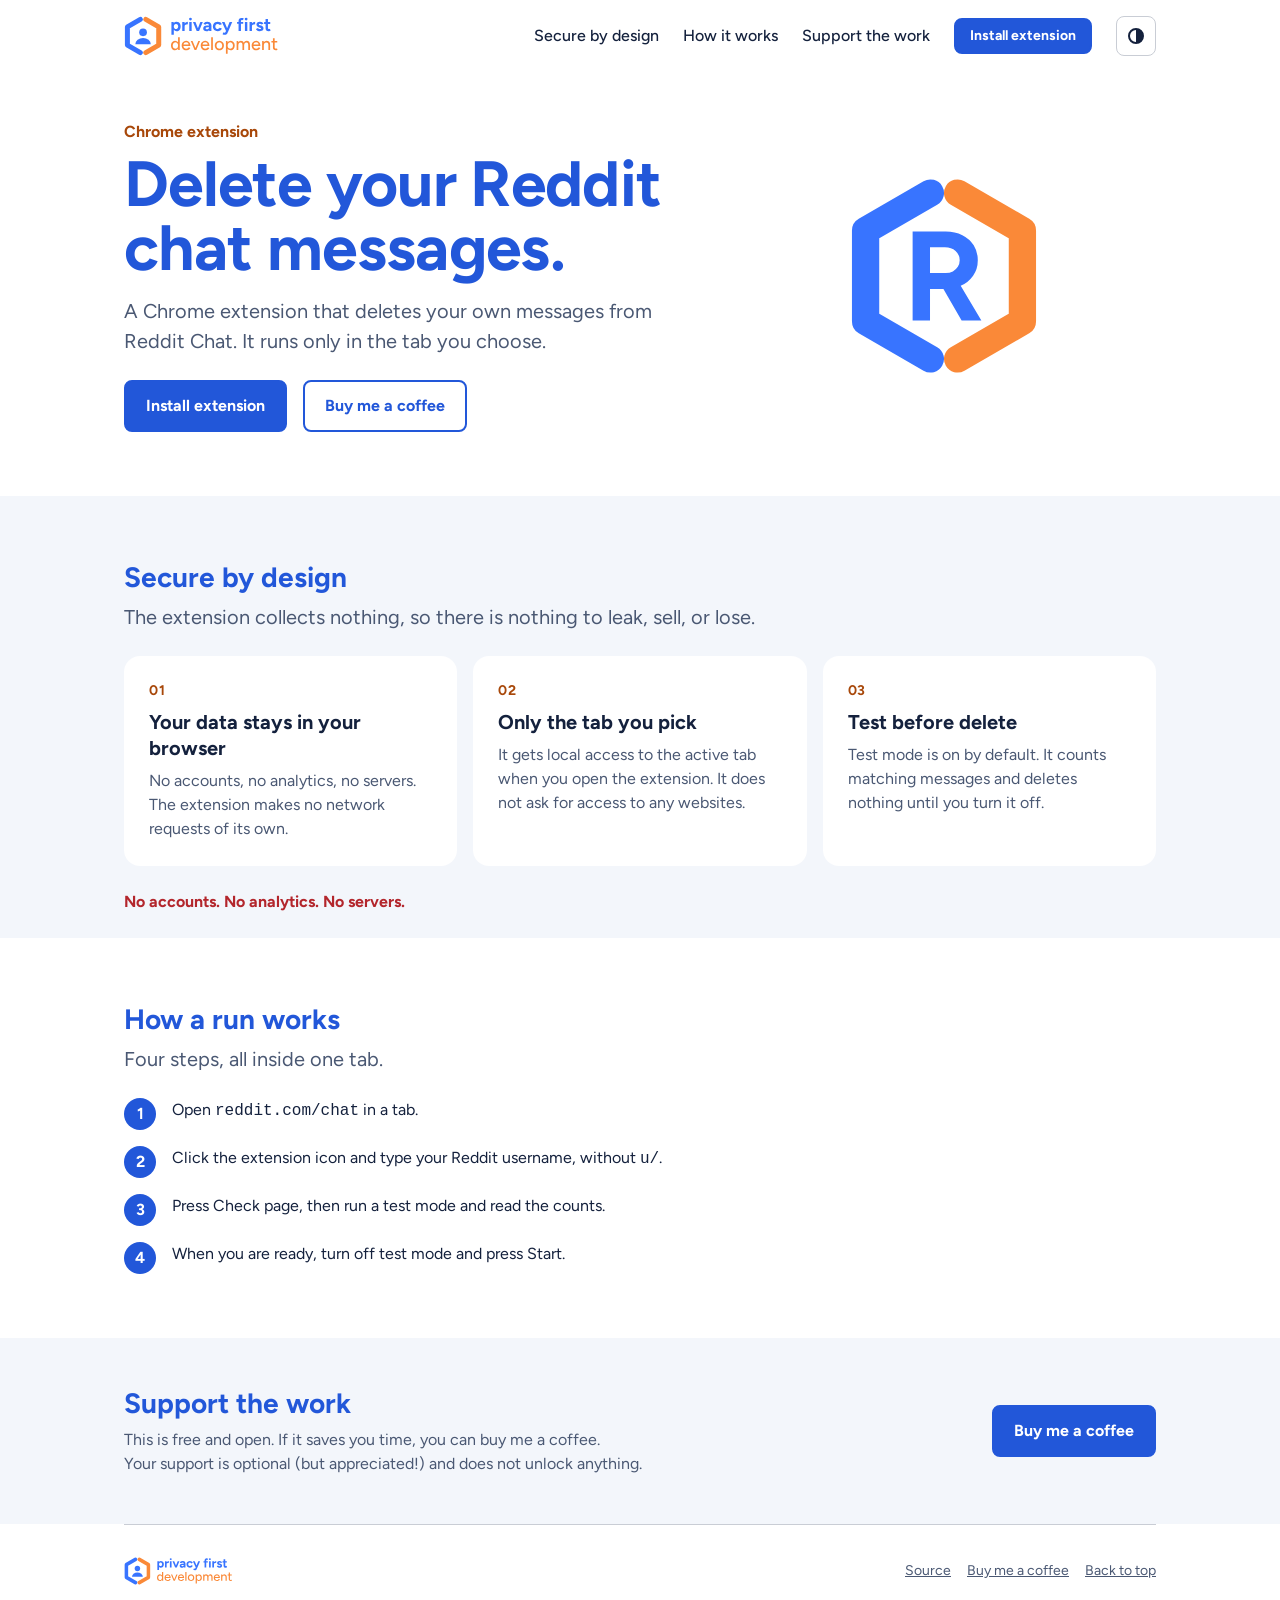
==== index.html @ 98c7afca "[fix] copy" ====
<!doctype html>
<html lang="en">
<head>
<meta charset="utf-8">
<meta name="viewport" content="width=device-width, initial-scale=1, viewport-fit=cover">
<title>Chat Message Cleanup · privacy first development</title>
<meta name="description" content="A Chrome extension that deletes your own messages from Reddit Chat. It runs in the tab you choose and counts before it deletes.">
<link rel="icon" href="assets/icons/chrome-icon-r.svg" type="image/svg+xml">
<link rel="icon" href="assets/icons/chrome-icon-r-32.png" sizes="32x32" type="image/png">
<link rel="stylesheet" href="assets/fonts/figtree.css">
<style>
:root{
  --surface-100:#FFFFFF;--surface-200:#F3F6FB;--ink:#14213D;--ink-muted:#4A5873;
  --brand-blue:#2257D9;--brand-orange:#A8480A;--on-blue:#FFFFFF;
  --success:#1F6F3A;--danger:#B3262C;--on-danger:#FFFFFF;
  --warning-fill:#FFCA61;--ink-on-warning:#14213D;
  --space-2:8px;--space-4:16px;--space-6:24px;--space-8:32px;
  --radius-md:8px;--radius-lg:16px;
  --gutter:24px;
  --line:#C9CDD5;
  color-scheme:light;
}
@media (prefers-color-scheme:dark){:root:not([data-theme="light"]){
  --surface-100:#0F1B2D;--surface-200:#172640;--ink:#F3F6FB;--ink-muted:#B5C0D4;
  --brand-blue:#7AA2FF;--brand-orange:#FA8938;--on-blue:#0F1B2D;
  --success:#7CCF93;--danger:#FF7B80;--on-danger:#0F1B2D;--line:#414C5F;color-scheme:dark}}
:root[data-theme="dark"]{
  --surface-100:#0F1B2D;--surface-200:#172640;--ink:#F3F6FB;--ink-muted:#B5C0D4;
  --brand-blue:#7AA2FF;--brand-orange:#FA8938;--on-blue:#0F1B2D;
  --success:#7CCF93;--danger:#FF7B80;--on-danger:#0F1B2D;--line:#414C5F;color-scheme:dark}
*{box-sizing:border-box}
html{scroll-behavior:smooth;scroll-padding-top:24px}
body{margin:0;background:var(--surface-100);color:var(--ink);font:400 16px/24px Figtree,system-ui,-apple-system,sans-serif;
  padding-top:env(safe-area-inset-top,0px);padding-bottom:env(safe-area-inset-bottom,0px)}
a{color:var(--brand-blue)}
:focus-visible{outline:3px solid var(--brand-blue);outline-offset:3px;border-radius:var(--radius-md)}
img{display:block;max-width:100%}
.wrap{max-width:1080px;margin:0 auto;padding:0 var(--gutter)}
header{display:flex;align-items:center;justify-content:space-between;gap:var(--space-4);padding:var(--space-4) 0;flex-wrap:wrap}
header img{height:40px;width:auto}
nav{display:flex;align-items:center;gap:var(--space-6);flex-wrap:wrap}
nav a.l{color:var(--ink);text-decoration:none;font-weight:500}
nav a.l:hover{color:var(--brand-blue)}
.btn{display:inline-flex;align-items:center;justify-content:center;font:700 16px/24px Figtree,system-ui,sans-serif;padding:12px 20px;border-radius:var(--radius-md);border:2px solid var(--brand-blue);background:var(--brand-blue);color:var(--on-blue);text-decoration:none;cursor:pointer}
.btn.ghost{background:transparent;color:var(--brand-blue)}
.btn.sm{padding:6px 14px;font-size:14px;line-height:20px}
.btn.secondary{background:transparent;color:var(--ink);border-color:var(--ink-muted)}
.btn.danger{background:var(--danger);border-color:var(--danger);color:var(--on-danger)}
.theme{background:transparent;border:1px solid var(--line);color:var(--ink);border-radius:var(--radius-md);width:40px;height:40px;cursor:pointer;display:grid;place-items:center;padding:0}
.hero{display:grid;grid-template-columns:1.15fr .85fr;gap:var(--space-8);align-items:center;padding:48px 0 64px}
.eyebrow{color:var(--brand-orange);font-weight:700;margin:0 0 var(--space-2)}
h1{font-size:clamp(40px,6.4vw,64px);line-height:1;margin:0 0 var(--space-4);font-weight:700;color:var(--brand-blue);letter-spacing:-.01em}
h2{font-size:28px;line-height:34px;margin:0 0 var(--space-2);font-weight:700;color:var(--brand-blue)}
.lead{font-size:20px;line-height:30px;color:var(--ink-muted);max-width:34em;margin:0 0 var(--space-6)}
.row{display:flex;flex-wrap:wrap;gap:var(--space-4);align-items:center}
.note{color:var(--ink-muted);font-size:14px;line-height:20px;margin:var(--space-4) 0 0}
.panel{padding:var(--space-8);display:grid;place-items:center}
.panel img{width:min(200px,70%);height:auto}
.band{background:var(--surface-200);padding:64px 0}
.grid3{display:grid;grid-template-columns:repeat(3,1fr);gap:var(--space-4);margin-top:var(--space-6)}
.card{background:var(--surface-100);border:1px solid var(--line);border-radius:var(--radius-lg);padding:var(--space-6)}
.band .card{border-color:transparent}
.card h3{margin:0 0 var(--space-2);font-size:20px;line-height:26px}
.card p{margin:0;color:var(--ink-muted)}
.num{color:var(--brand-orange);font-weight:700;font-size:14px;line-height:20px;letter-spacing:.04em;text-transform:uppercase;margin-bottom:var(--space-2)}
section.split{padding:64px 0;display:grid;grid-template-columns:1fr 1fr;gap:var(--space-8);align-items:start}
.popup{background:var(--surface-200);border-radius:var(--radius-lg);padding:var(--space-4);max-width:380px}
.popup .top{display:flex;align-items:center;gap:var(--space-2);padding:4px 4px var(--space-4);font-weight:700}
.popup .top img{height:28px;width:auto}
.field{background:var(--surface-100);border-radius:var(--radius-md);padding:12px;margin-bottom:var(--space-2)}
.field label{display:block;font-weight:700;margin-bottom:6px}
input[type=text],input[type=number]{width:100%;font:400 16px/24px Figtree,system-ui,sans-serif;padding:10px 12px;border-radius:var(--radius-md);border:2px solid var(--ink-muted);background:var(--surface-100);color:var(--ink)}
.check{display:flex;gap:10px;align-items:flex-start;background:var(--surface-100);border-radius:var(--radius-md);padding:12px;margin-bottom:var(--space-2);font-size:16px;line-height:24px}
.check input{margin:3px 0 0;width:18px;height:18px;flex:none;accent-color:var(--brand-blue)}
.popup .row{margin-top:var(--space-4)}
.steps{list-style:none;margin:0;padding:0;counter-reset:s;display:grid;gap:var(--space-4)}
.steps li{counter-increment:s;display:grid;grid-template-columns:32px 1fr;gap:var(--space-4);align-items:start}
.steps li::before{content:counter(s);display:grid;place-items:center;width:32px;height:32px;border-radius:50%;background:var(--brand-blue);color:var(--on-blue);font-weight:700}
.minor{margin:var(--space-6) 0 0;padding:0;list-style:none;display:grid;gap:var(--space-2);color:var(--ink-muted);font-size:14px;line-height:20px}
.minor li::before{content:"\2013\00a0"}
.alert{border-radius:var(--radius-md);padding:var(--space-4);margin:0 0 var(--space-4);display:flex;gap:var(--space-2);align-items:flex-start;border:1px solid var(--line)}
.alert.warn{background:var(--warning-fill);color:var(--ink-on-warning);border-color:transparent}
.alert.warn ul{margin:0;padding-left:20px}
.alert.warn li{margin:0 0 6px}
.alert.warn li:last-child{margin-bottom:0}
.alert b{font-weight:700}
.safety{padding:64px 0;background:var(--surface-100)}
.support{background:var(--surface-200);padding:48px 0}
.support .wrap{display:grid;grid-template-columns:1fr auto;gap:var(--space-6);align-items:center}
.support p{margin:0;color:var(--ink-muted);max-width:40em}
footer{border-top:1px solid var(--line);padding:var(--space-8) 0;color:var(--ink-muted);font-size:14px;line-height:20px;display:flex;justify-content:space-between;align-items:center;gap:var(--space-4);flex-wrap:wrap}
footer img{height:28px;width:auto}
footer .links{display:flex;gap:var(--space-4);flex-wrap:wrap}
footer a{color:var(--ink-muted)}
@media (max-width:820px){
  .hero,section.split{grid-template-columns:1fr}
  .grid3{grid-template-columns:1fr}
  nav a.l{display:none}
  .panel{order:-1;padding:var(--space-6)}
  .panel img{width:128px}
  .support .wrap{grid-template-columns:1fr}
}
@media (max-width:600px){
  :root{--gutter:16px}
  .hero{padding:32px 0 48px}
  .band,.safety,section.split{padding:48px 0}
  h2{font-size:24px;line-height:30px}
  .lead{font-size:18px;line-height:28px}
}
</style>
</head>
<body>
<div class="wrap">
<header>
  <a href="#top" aria-label="privacy first development, back to top"><img src="assets/logo/lockup.svg" alt="privacy first development" width="200" height="52"></a>
  <nav aria-label="Page">
    <a class="l" href="#keep">Secure by design</a>
    <a class="l" href="#how">How it works</a>
    <a class="l" href="#safety">Support the work</a>
    <a class="btn sm" href="#get">Install extension</a>
    <button class="theme" id="theme" type="button" aria-label="Switch colour theme" title="Switch colour theme"><svg width="18" height="18" viewBox="0 0 18 18" aria-hidden="true"><circle cx="9" cy="9" r="7" fill="none" stroke="currentColor" stroke-width="2"/><path d="M9 2a7 7 0 0 1 0 14Z" fill="currentColor"/></svg></button>
  </nav>
</header>

<main id="top">
<section class="hero">
  <div>
    <p class="eyebrow">Chrome extension</p>
    <h1>Delete your Reddit chat messages.</h1>
    <p class="lead">A Chrome extension that deletes your own messages from Reddit Chat. It runs only in the tab you choose.</p>
    <div class="row" id="get">
      <!-- Set these two links before publishing. -->
      <a class="btn" href="https://github.com/privacyfirstdev/privacy-first-development-web">Install extension</a>
      <a class="btn ghost" href="https://buymeacoffee.com/privacyfirstdevelopment">Buy me a coffee</a>
    </div>
  </div>
  <div class="panel"><img src="assets/icons/chrome-icon-r.svg" alt="Chat Message Cleanup extension icon" width="128" height="128"></div>
</section>
</main>
</div>

<div class="band" id="keep" style="padding-bottom:0"><div class="wrap">
  <h2>Secure by design</h2>
  <p class="lead" style="margin-bottom:0">The extension collects nothing, so there is nothing to leak, sell, or lose.</p>
  <div class="grid3">
    <div class="card"><div class="num">01</div><h3>Your data stays in your browser</h3><p>No accounts, no analytics, no servers. The extension makes no network requests of its own.</p></div>
    <div class="card"><div class="num">02</div><h3>Only the tab you pick</h3><p>It gets local access to the active tab when you open the extension. It does not ask for access to any websites.</p></div>
    <div class="card"><div class="num">03</div><h3>Test before delete</h3><p>Test mode is on by default. It counts matching messages and deletes nothing until you turn it off.</p></div>
  </div>
</div></div>

<div class="band" id="private" style="padding:24px 0"><div class="wrap">
<p style="margin:0;font-weight:700;color:var(--danger)">No accounts. No analytics. No servers.</p>
</div></div>

<div class="wrap">
<section class="split" id="how" style="grid-template-columns:1fr;max-width:640px">
  <div>
    <h2>How a run works</h2>
    <p class="lead">Four steps, all inside one tab.</p>
    <ol class="steps">
      <li><span>Open <code>reddit.com/chat</code> in a tab.</span></li>
      <li><span>Click the extension icon and type your Reddit username, without <code>u/</code>.</span></li>
      <li><span>Press Check page, then run a test mode and read the counts.</span></li>
      <li><span>When you are ready, turn off test mode and press Start.</span></li>
    </ol>
  </div>
</section>
</div>

<div class="support" id="safety"><div class="wrap">
  <div>
    <h2>Support the work</h2>
    <p>This is free and open. If it saves you time, you can buy me a coffee.<br>Your support is optional (but appreciated!) and does not unlock anything.</p>
  </div>
  <a class="btn" href="https://buymeacoffee.com/privacyfirstdevelopment">Buy me a coffee</a>
</div></div>

<div class="wrap">
<footer>
  <img src="assets/logo/lockup.svg" alt="privacy first development">
  <div class="links">
    <a href="https://github.com/privacyfirstdev/privacy-first-development-web">Source</a>
    <a href="https://buymeacoffee.com/privacyfirstdevelopment">Buy me a coffee</a>
    <a href="#top">Back to top</a>
  </div>
</footer>
</div>

<script>
(function(){
  var r=document.documentElement, t=document.getElementById('theme');
  try{var s=localStorage.getItem('pfd-theme'); if(s) r.setAttribute('data-theme',s);}catch(e){}
  t.addEventListener('click',function(){
    var d=r.getAttribute('data-theme')||(matchMedia('(prefers-color-scheme: dark)').matches?'dark':'light');
    var n=d==='dark'?'light':'dark';
    r.setAttribute('data-theme',n);
    try{localStorage.setItem('pfd-theme',n);}catch(e){}
  });
})();
</script>
</body>
</html>
---- assets/fonts/figtree.css ----
/* Figtree, self-hosted (SIL Open Font License, see OFL.txt). Latin subset. No third-party requests. */
@font-face {
  font-family: "Figtree";
  font-style: normal;
  font-weight: 400;
  font-display: swap;
  src: url("figtree-latin-400-normal.woff2") format("woff2");
}
@font-face {
  font-family: "Figtree";
  font-style: normal;
  font-weight: 500;
  font-display: swap;
  src: url("figtree-latin-500-normal.woff2") format("woff2");
}
@font-face {
  font-family: "Figtree";
  font-style: normal;
  font-weight: 700;
  font-display: swap;
  src: url("figtree-latin-700-normal.woff2") format("woff2");
}
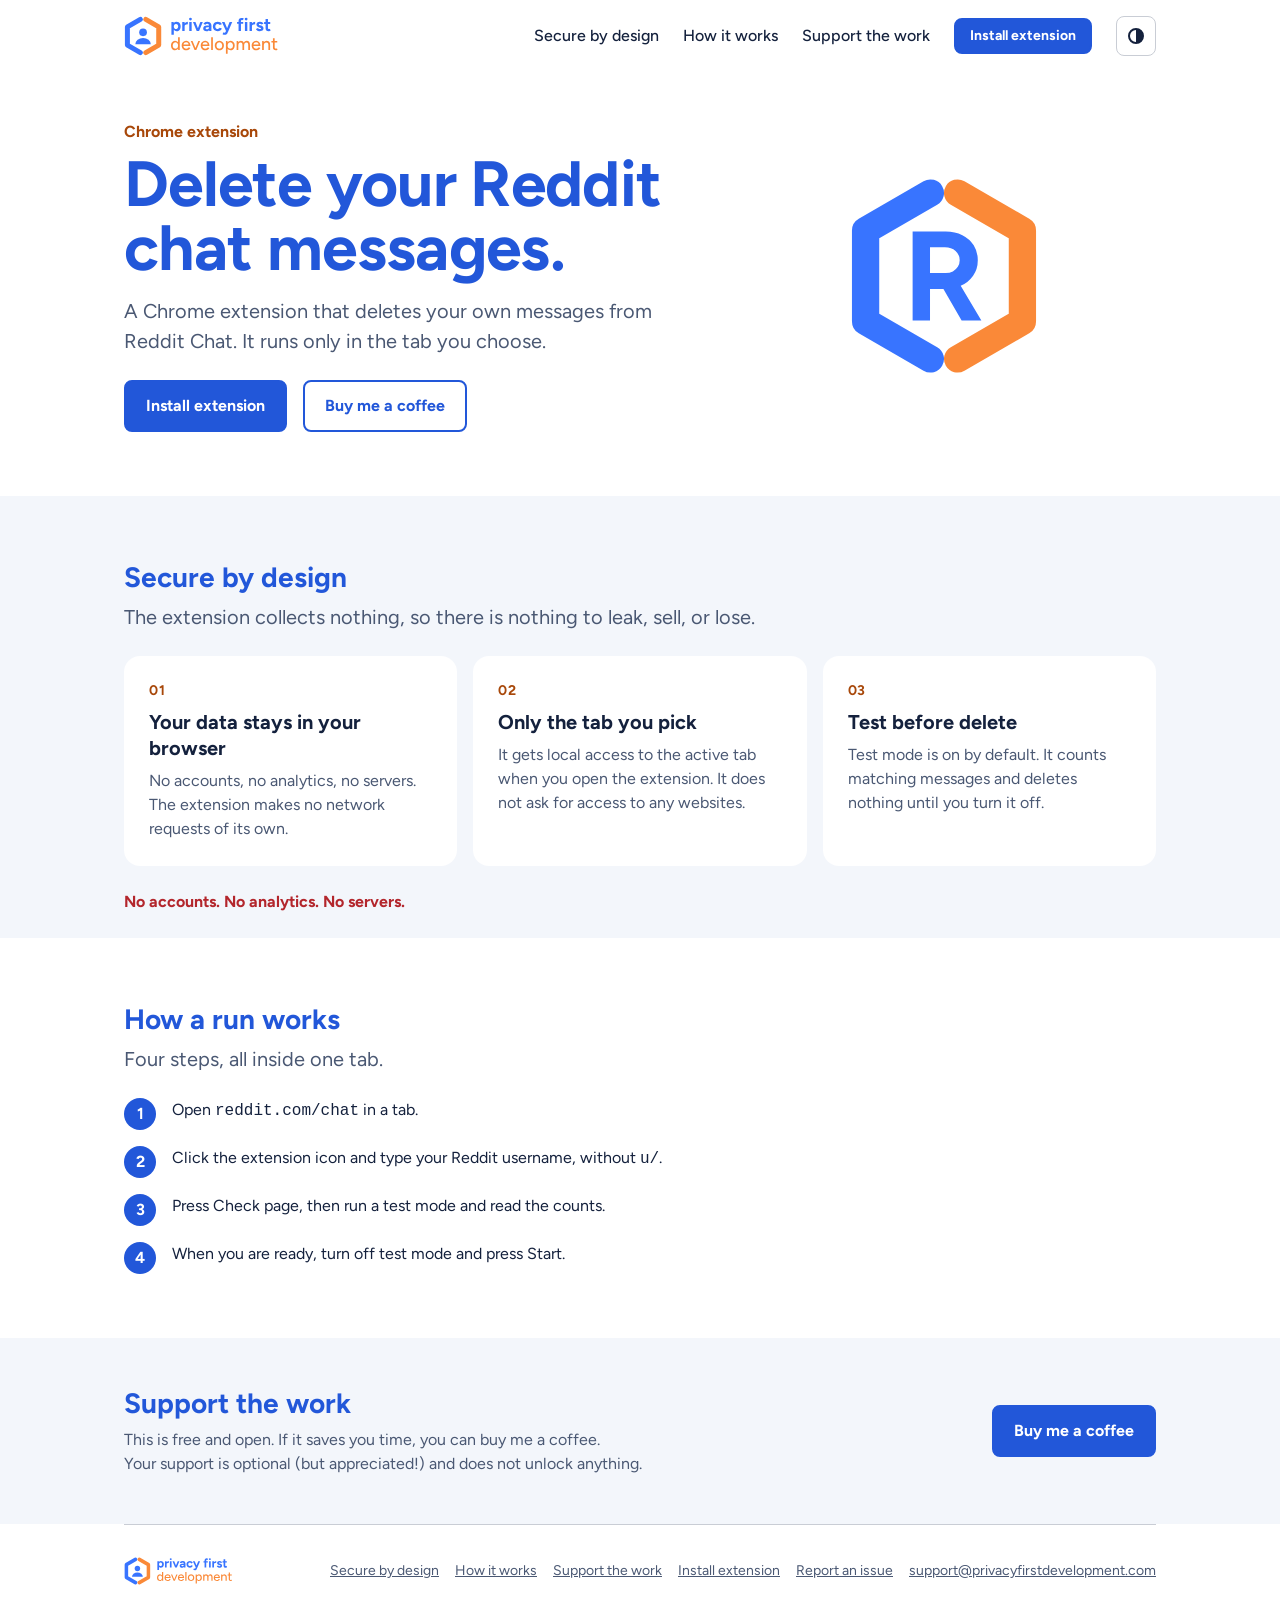
==== commit ea8639d8: "Add support email and issue tracker links to footer Co-Authored-By: Claude Sonnet 5.5 <noreply@anthr" ====
--- a/index.html
+++ b/index.html
@@ -180,9 +180,12 @@
 <footer>
   <img src="assets/logo/lockup.svg" alt="privacy first development">
   <div class="links">
-    <a href="https://github.com/privacyfirstdev/privacy-first-development-web">Source</a>
-    <a href="https://buymeacoffee.com/privacyfirstdevelopment">Buy me a coffee</a>
-    <a href="#top">Back to top</a>
+    <a href="#keep">Secure by design</a>
+    <a href="#how">How it works</a>
+    <a href="#safety">Support the work</a>
+    <a href="#get">Install extension</a>
+    <a href="https://github.com/privacyfirstdev/reddit-chat-message-cleanup/issues">Report an issue</a>
+    <a href="mailto:support@privacyfirstdevelopment.com">support@privacyfirstdevelopment.com</a>
   </div>
 </footer>
 </div>
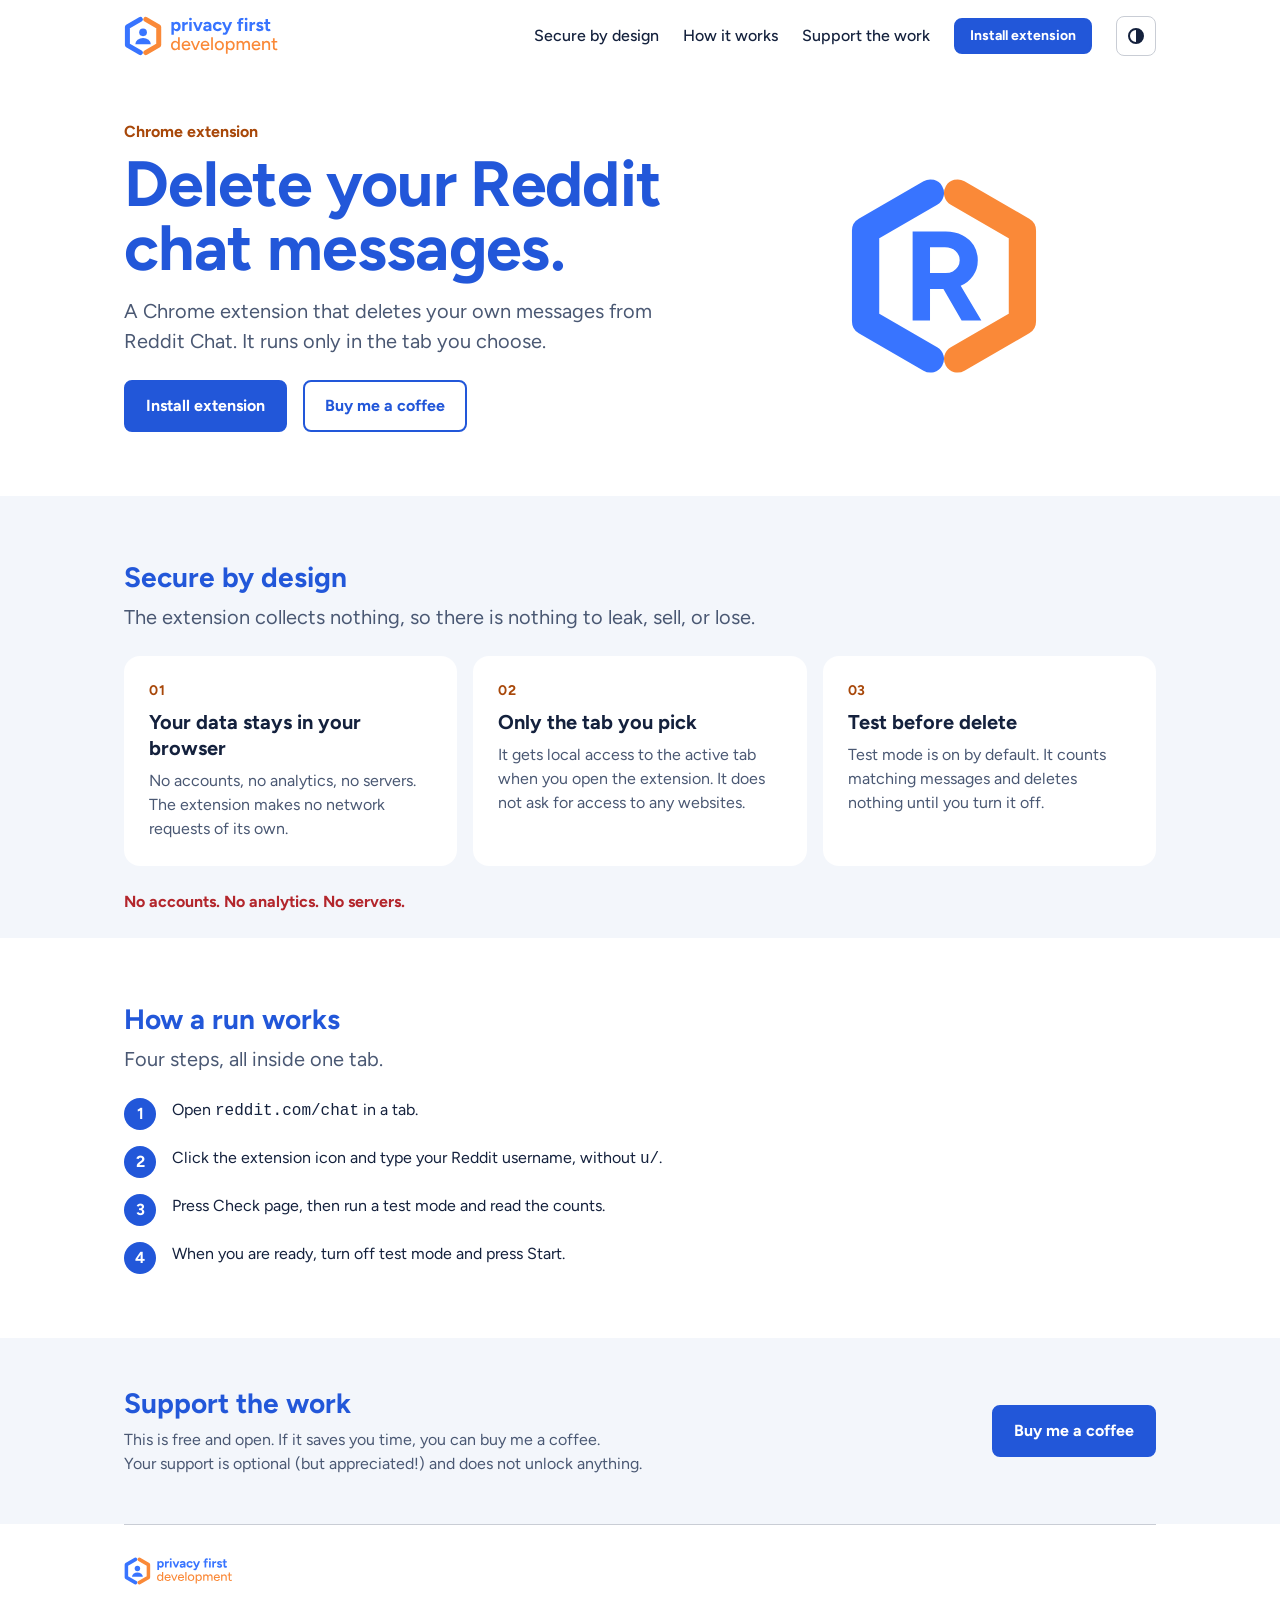
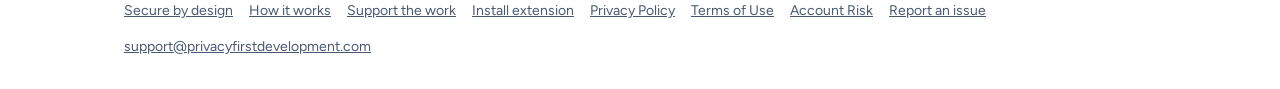
==== commit 2deddaaa: "[feat] legal" ====
--- a/index.html
+++ b/index.html
@@ -184,6 +184,9 @@
     <a href="#how">How it works</a>
     <a href="#safety">Support the work</a>
     <a href="#get">Install extension</a>
+    <a href="/privacy/">Privacy Policy</a>
+    <a href="/terms/">Terms of Use</a>
+    <a href="/account-risk/">Account Risk</a>
     <a href="https://github.com/privacyfirstdev/reddit-chat-message-cleanup/issues">Report an issue</a>
     <a href="mailto:support@privacyfirstdevelopment.com">support@privacyfirstdevelopment.com</a>
   </div>
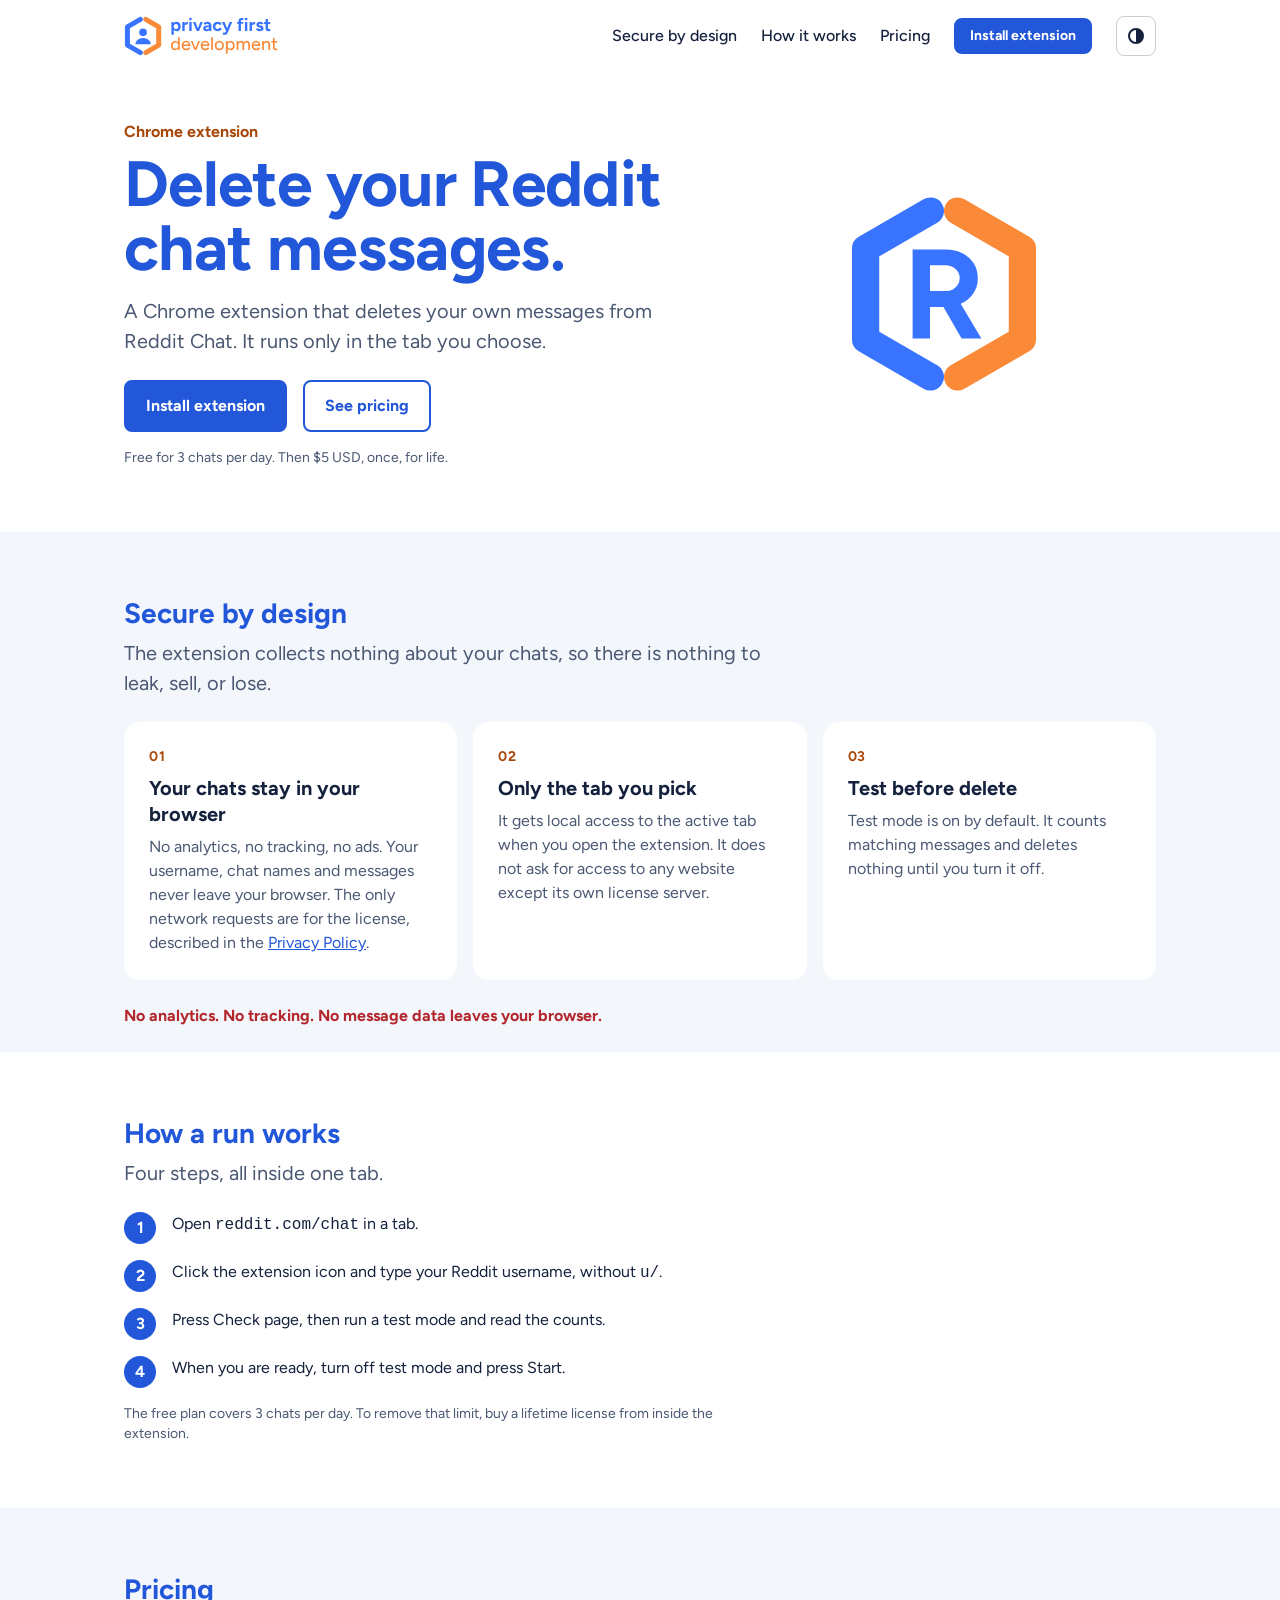
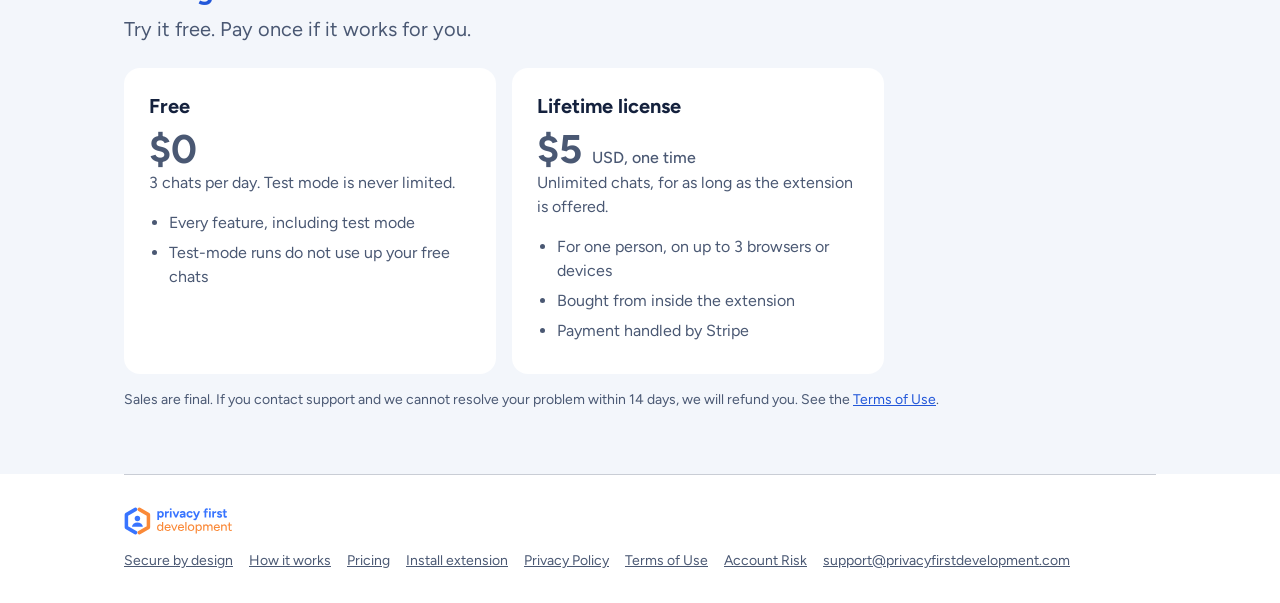
==== commit 023403ab: "[feat] rename to Delete My Chat Messages, add pricing and license disclosures Co-Authored-By: Claude" ====
--- a/index.html
+++ b/index.html
@@ -3,8 +3,8 @@
 <head>
 <meta charset="utf-8">
 <meta name="viewport" content="width=device-width, initial-scale=1, viewport-fit=cover">
-<title>Chat Message Cleanup · privacy first development</title>
-<meta name="description" content="A Chrome extension that deletes your own messages from Reddit Chat. It runs in the tab you choose and counts before it deletes.">
+<title>Delete My Chat Messages · privacy first development</title>
+<meta name="description" content="A Chrome extension that deletes your own messages from Reddit Chat. It runs in the tab you choose and counts before it deletes. Free for 3 chats a day, or $5 once for no limit.">
 <link rel="icon" href="assets/icons/chrome-icon-r.svg" type="image/svg+xml">
 <link rel="icon" href="assets/icons/chrome-icon-r-32.png" sizes="32x32" type="image/png">
 <link rel="stylesheet" href="assets/fonts/figtree.css">
@@ -85,9 +85,11 @@
 .alert.warn li:last-child{margin-bottom:0}
 .alert b{font-weight:700}
 .safety{padding:64px 0;background:var(--surface-100)}
-.support{background:var(--surface-200);padding:48px 0}
-.support .wrap{display:grid;grid-template-columns:1fr auto;gap:var(--space-6);align-items:center}
-.support p{margin:0;color:var(--ink-muted);max-width:40em}
+.grid2{display:grid;grid-template-columns:repeat(2,1fr);gap:var(--space-4);margin-top:var(--space-6);max-width:760px}
+.price{font-size:40px;line-height:44px;font-weight:700;color:var(--ink);margin:0 0 var(--space-2)}
+.price small{font-size:16px;line-height:24px;font-weight:500;color:var(--ink-muted)}
+.card ul{margin:var(--space-4) 0 0;padding-left:20px;color:var(--ink-muted)}
+.card li{margin:0 0 6px}
 footer{border-top:1px solid var(--line);padding:var(--space-8) 0;color:var(--ink-muted);font-size:14px;line-height:20px;display:flex;justify-content:space-between;align-items:center;gap:var(--space-4);flex-wrap:wrap}
 footer img{height:28px;width:auto}
 footer .links{display:flex;gap:var(--space-4);flex-wrap:wrap}
@@ -98,7 +100,7 @@
   nav a.l{display:none}
   .panel{order:-1;padding:var(--space-6)}
   .panel img{width:128px}
-  .support .wrap{grid-template-columns:1fr}
+  .grid2{grid-template-columns:1fr}
 }
 @media (max-width:600px){
   :root{--gutter:16px}
@@ -116,8 +118,8 @@
   <nav aria-label="Page">
     <a class="l" href="#keep">Secure by design</a>
     <a class="l" href="#how">How it works</a>
-    <a class="l" href="#safety">Support the work</a>
-    <a class="btn sm" href="#get">Install extension</a>
+    <a class="l" href="#pricing">Pricing</a>
+    <a class="btn sm" href="https://chromewebstore.google.com/detail/bmonfkcgmeobgnpnlgejgmfkfbdkdnfn?utm_source=item-share-cb">Install extension</a>
     <button class="theme" id="theme" type="button" aria-label="Switch colour theme" title="Switch colour theme"><svg width="18" height="18" viewBox="0 0 18 18" aria-hidden="true"><circle cx="9" cy="9" r="7" fill="none" stroke="currentColor" stroke-width="2"/><path d="M9 2a7 7 0 0 1 0 14Z" fill="currentColor"/></svg></button>
   </nav>
 </header>
@@ -129,28 +131,28 @@
     <h1>Delete your Reddit chat messages.</h1>
     <p class="lead">A Chrome extension that deletes your own messages from Reddit Chat. It runs only in the tab you choose.</p>
     <div class="row" id="get">
-      <!-- Set these two links before publishing. -->
-      <a class="btn" href="https://github.com/privacyfirstdev/privacy-first-development-web">Install extension</a>
-      <a class="btn ghost" href="https://buymeacoffee.com/privacyfirstdevelopment">Buy me a coffee</a>
+      <a class="btn" href="https://chromewebstore.google.com/detail/bmonfkcgmeobgnpnlgejgmfkfbdkdnfn?utm_source=item-share-cb">Install extension</a>
+      <a class="btn ghost" href="#pricing">See pricing</a>
     </div>
-  </div>
-  <div class="panel"><img src="assets/icons/chrome-icon-r.svg" alt="Chat Message Cleanup extension icon" width="128" height="128"></div>
+    <p class="note">Free for 3 chats per day. Then $5 USD, once, for life.</p>
+  </div>
+  <div class="panel"><img src="assets/icons/chrome-icon-r.svg" alt="Delete My Chat Messages extension icon" width="128" height="128"></div>
 </section>
 </main>
 </div>
 
 <div class="band" id="keep" style="padding-bottom:0"><div class="wrap">
   <h2>Secure by design</h2>
-  <p class="lead" style="margin-bottom:0">The extension collects nothing, so there is nothing to leak, sell, or lose.</p>
+  <p class="lead" style="margin-bottom:0">The extension collects nothing about your chats, so there is nothing to leak, sell, or lose.</p>
   <div class="grid3">
-    <div class="card"><div class="num">01</div><h3>Your data stays in your browser</h3><p>No accounts, no analytics, no servers. The extension makes no network requests of its own.</p></div>
-    <div class="card"><div class="num">02</div><h3>Only the tab you pick</h3><p>It gets local access to the active tab when you open the extension. It does not ask for access to any websites.</p></div>
+    <div class="card"><div class="num">01</div><h3>Your chats stay in your browser</h3><p>No analytics, no tracking, no ads. Your username, chat names and messages never leave your browser. The only network requests are for the license, described in the <a href="/privacy/">Privacy Policy</a>.</p></div>
+    <div class="card"><div class="num">02</div><h3>Only the tab you pick</h3><p>It gets local access to the active tab when you open the extension. It does not ask for access to any website except its own license server.</p></div>
     <div class="card"><div class="num">03</div><h3>Test before delete</h3><p>Test mode is on by default. It counts matching messages and deletes nothing until you turn it off.</p></div>
   </div>
 </div></div>
 
 <div class="band" id="private" style="padding:24px 0"><div class="wrap">
-<p style="margin:0;font-weight:700;color:var(--danger)">No accounts. No analytics. No servers.</p>
+<p style="margin:0;font-weight:700;color:var(--danger)">No analytics. No tracking. No message data leaves your browser.</p>
 </div></div>
 
 <div class="wrap">
@@ -164,16 +166,36 @@
       <li><span>Press Check page, then run a test mode and read the counts.</span></li>
       <li><span>When you are ready, turn off test mode and press Start.</span></li>
     </ol>
+    <p class="note">The free plan covers 3 chats per day. To remove that limit, buy a lifetime license from inside the extension.</p>
   </div>
 </section>
 </div>
 
-<div class="support" id="safety"><div class="wrap">
-  <div>
-    <h2>Support the work</h2>
-    <p>This is free and open. If it saves you time, you can buy me a coffee.<br>Your support is optional (but appreciated!) and does not unlock anything.</p>
-  </div>
-  <a class="btn" href="https://buymeacoffee.com/privacyfirstdevelopment">Buy me a coffee</a>
+<div class="band" id="pricing"><div class="wrap">
+  <h2>Pricing</h2>
+  <p class="lead" style="margin-bottom:0">Try it free. Pay once if it works for you.</p>
+  <div class="grid2">
+    <div class="card">
+      <h3>Free</h3>
+      <p class="price">$0</p>
+      <p>3 chats per day. Test mode is never limited.</p>
+      <ul>
+        <li>Every feature, including test mode</li>
+        <li>Test-mode runs do not use up your free chats</li>
+      </ul>
+    </div>
+    <div class="card">
+      <h3>Lifetime license</h3>
+      <p class="price">$5 <small>USD, one time</small></p>
+      <p>Unlimited chats, for as long as the extension is offered.</p>
+      <ul>
+        <li>For one person, on up to 3 browsers or devices</li>
+        <li>Bought from inside the extension</li>
+        <li>Payment handled by Stripe</li>
+      </ul>
+    </div>
+  </div>
+  <p class="note">Sales are final. If you contact support and we cannot resolve your problem within 14 days, we will refund you. See the <a href="/terms/#license">Terms of Use</a>.</p>
 </div></div>
 
 <div class="wrap">
@@ -182,12 +204,11 @@
   <div class="links">
     <a href="#keep">Secure by design</a>
     <a href="#how">How it works</a>
-    <a href="#safety">Support the work</a>
-    <a href="#get">Install extension</a>
+    <a href="#pricing">Pricing</a>
+    <a href="https://chromewebstore.google.com/detail/bmonfkcgmeobgnpnlgejgmfkfbdkdnfn?utm_source=item-share-cb">Install extension</a>
     <a href="/privacy/">Privacy Policy</a>
     <a href="/terms/">Terms of Use</a>
     <a href="/account-risk/">Account Risk</a>
-    <a href="https://github.com/privacyfirstdev/reddit-chat-message-cleanup/issues">Report an issue</a>
     <a href="mailto:support@privacyfirstdevelopment.com">support@privacyfirstdevelopment.com</a>
   </div>
 </footer>
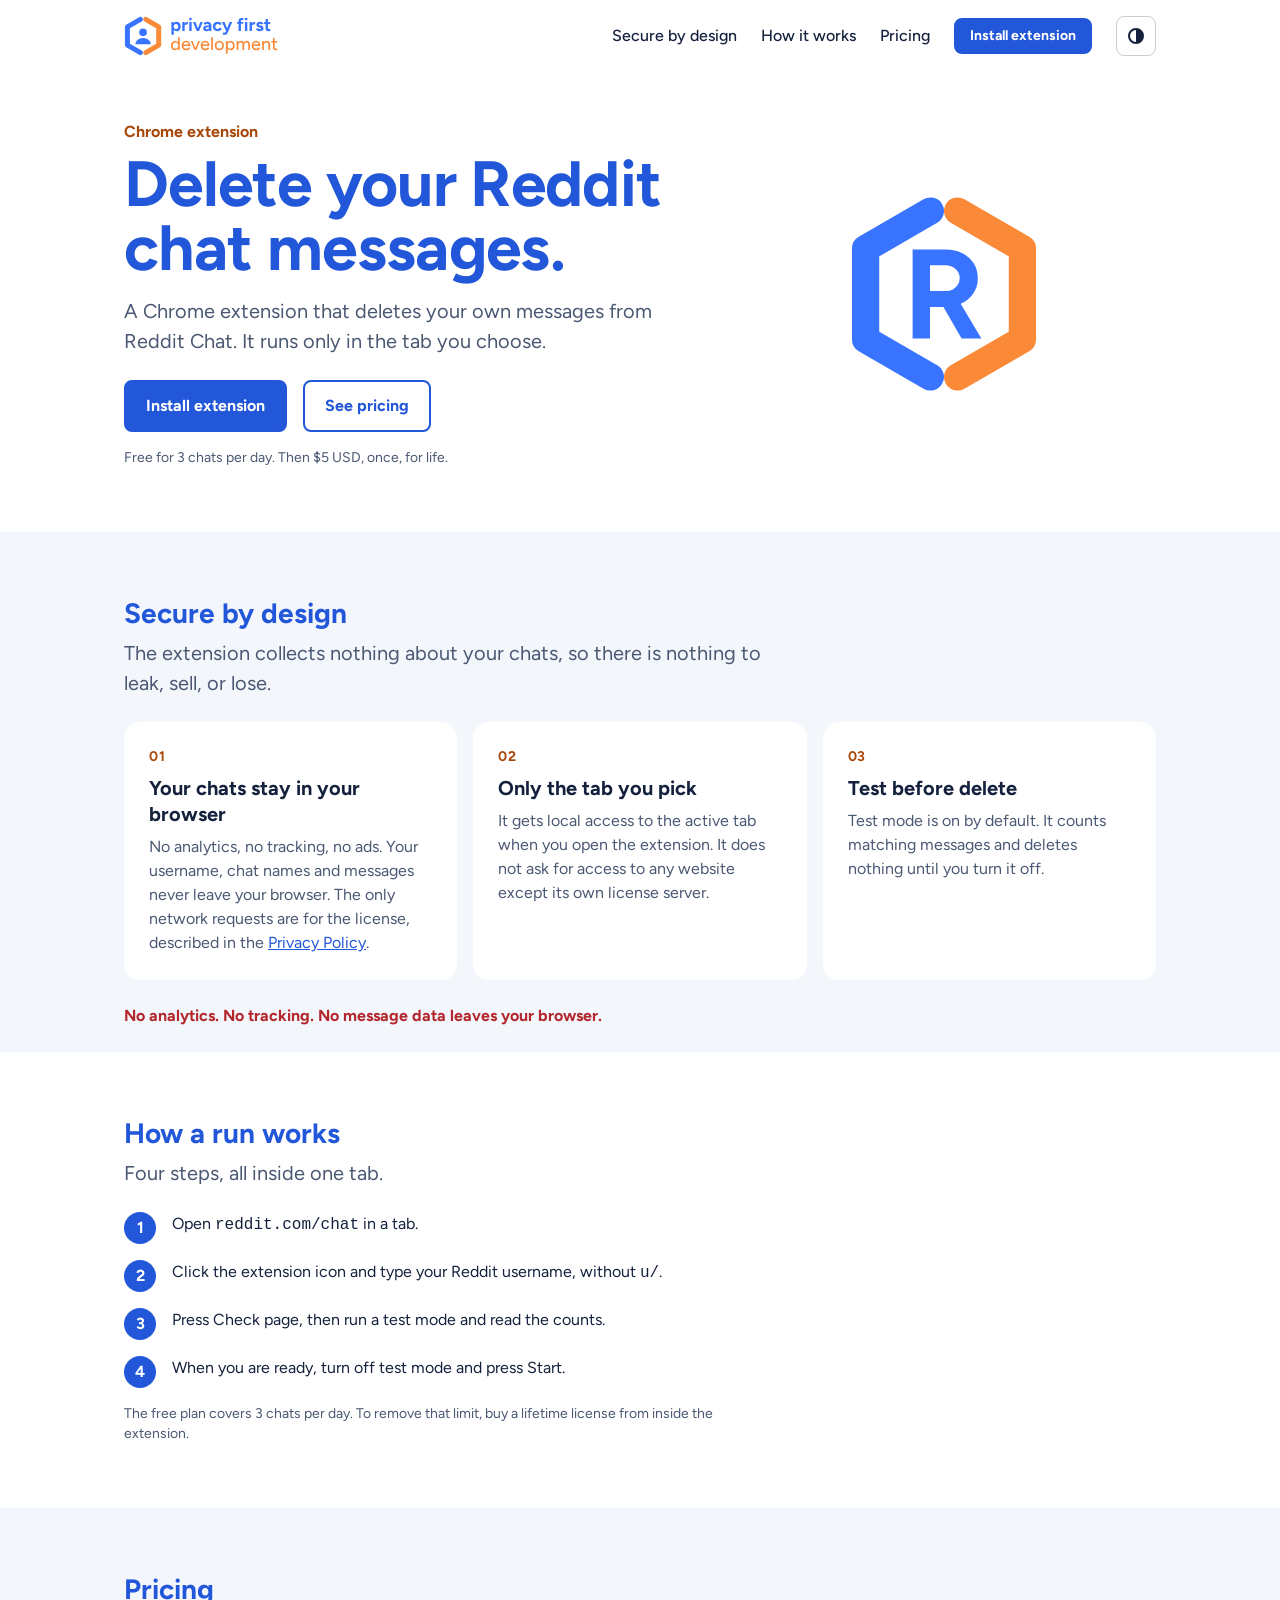
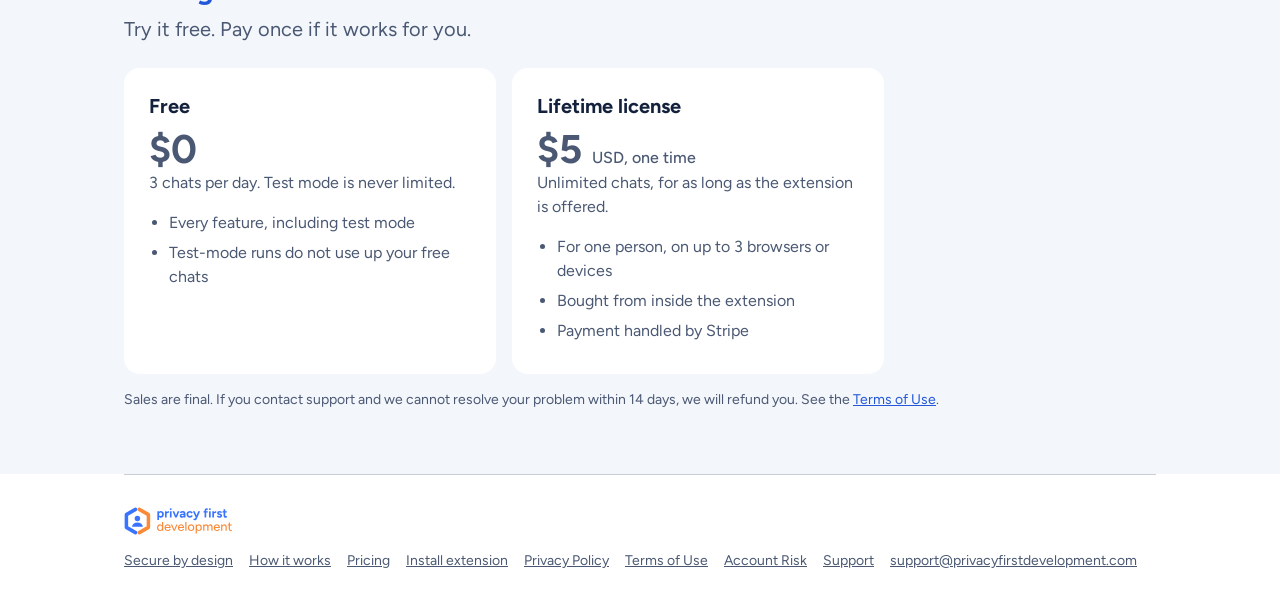
==== commit 8b519a05: "[feat] rename to Delete My Chat Messages, update privacy/terms for licensing, add support page Co-Au" ====
--- a/index.html
+++ b/index.html
@@ -209,6 +209,7 @@
     <a href="/privacy/">Privacy Policy</a>
     <a href="/terms/">Terms of Use</a>
     <a href="/account-risk/">Account Risk</a>
+    <a href="/support/">Support</a>
     <a href="mailto:support@privacyfirstdevelopment.com">support@privacyfirstdevelopment.com</a>
   </div>
 </footer>
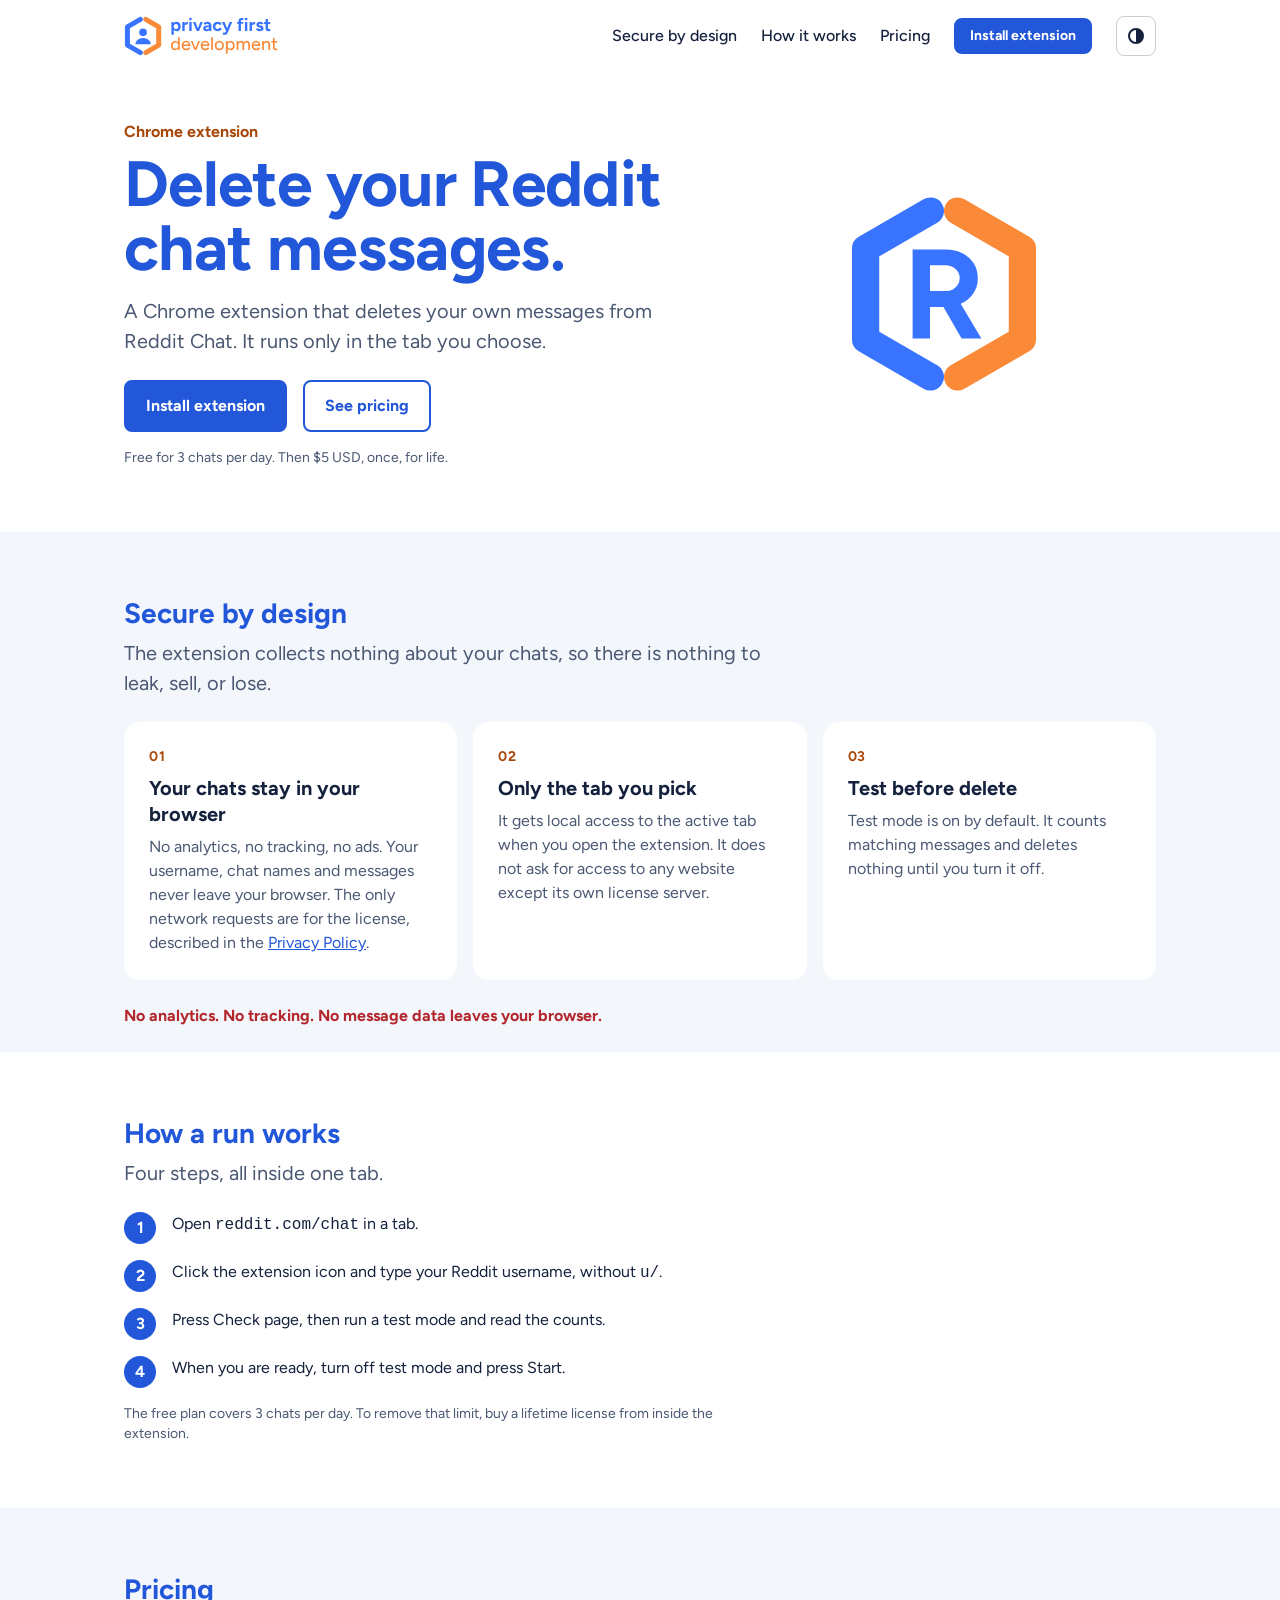
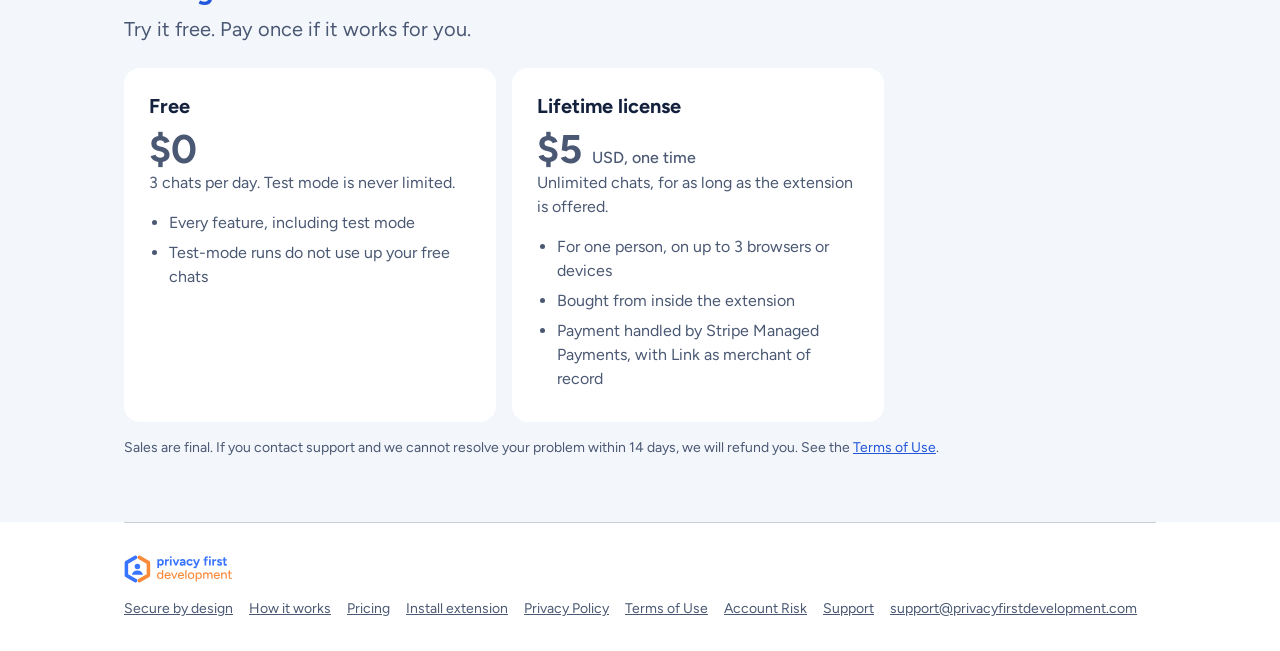
==== commit 4a4a4971: "[feat] terms: Stripe Managed Payments/Link merchant of record, delivery clause Co-Authored-By: Claud" ====
--- a/index.html
+++ b/index.html
@@ -191,7 +191,7 @@
       <ul>
         <li>For one person, on up to 3 browsers or devices</li>
         <li>Bought from inside the extension</li>
-        <li>Payment handled by Stripe</li>
+        <li>Payment handled by Stripe Managed Payments, with Link as merchant of record</li>
       </ul>
     </div>
   </div>
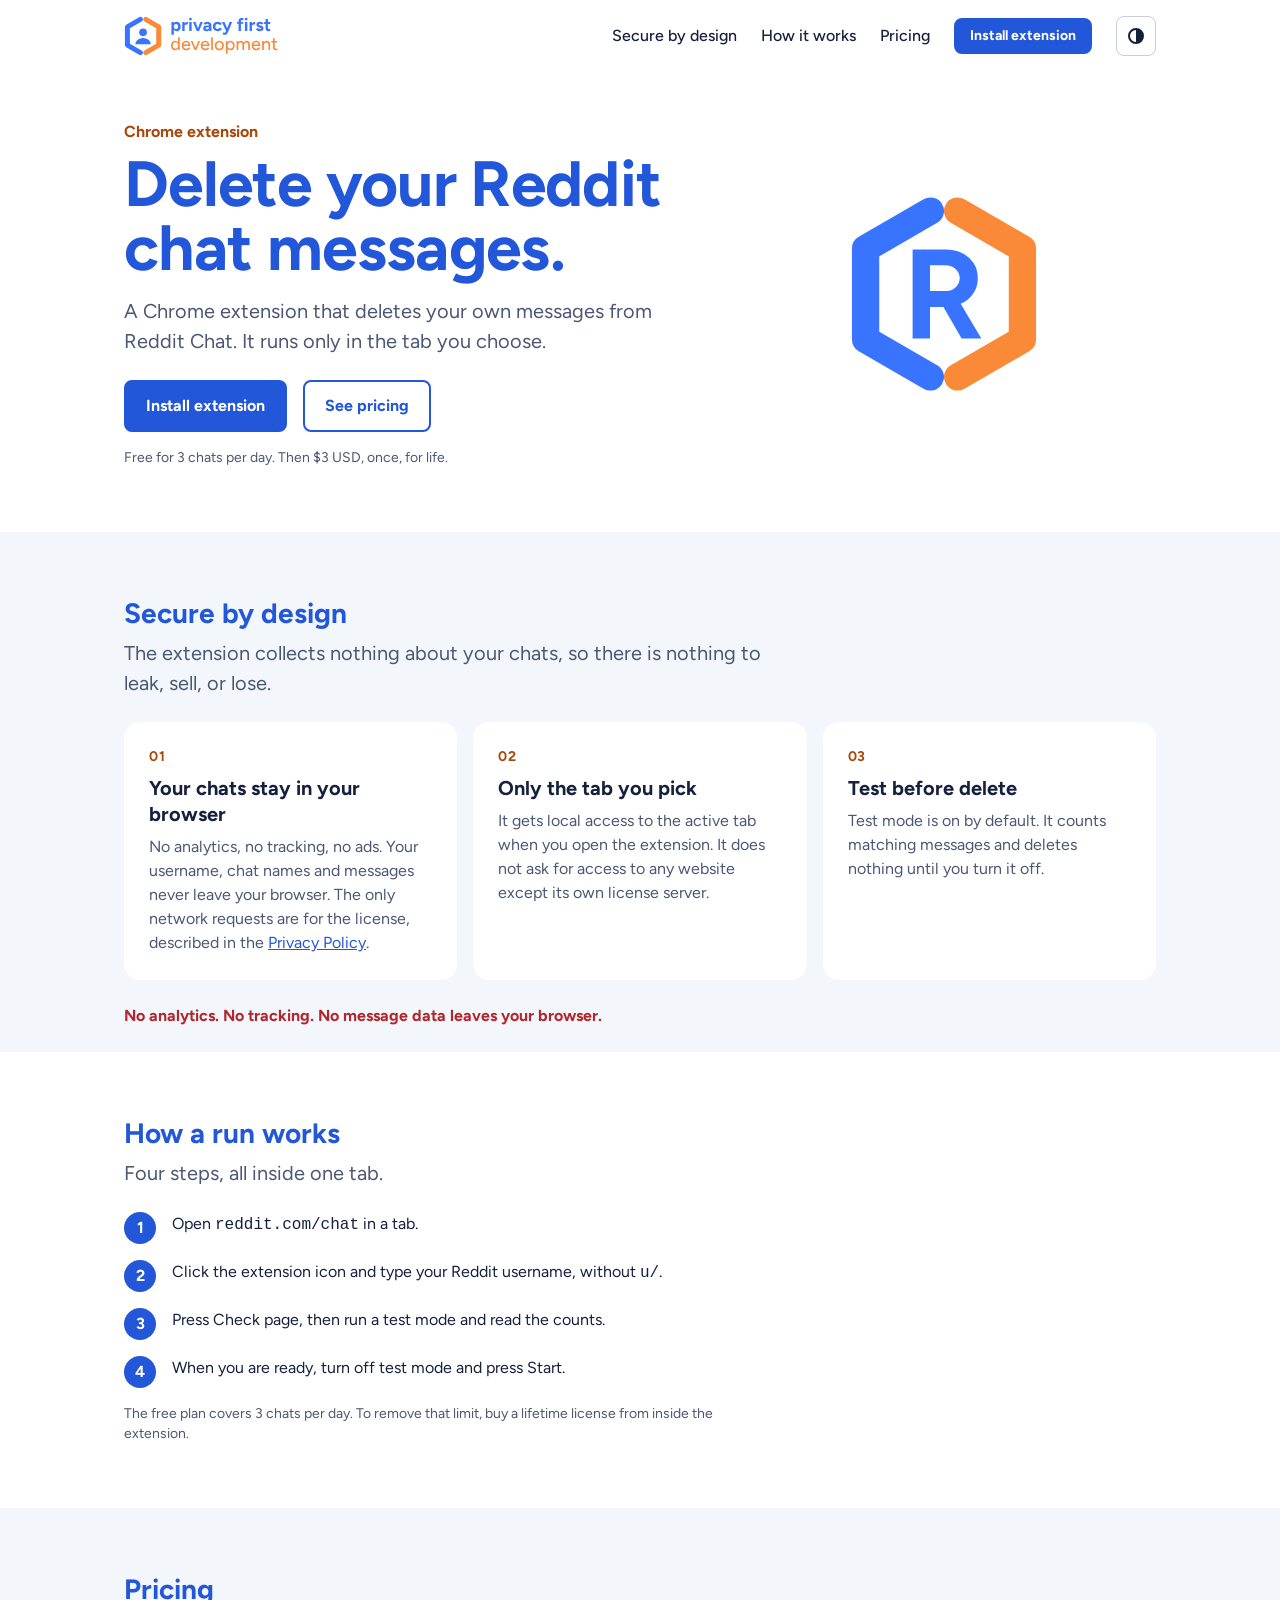
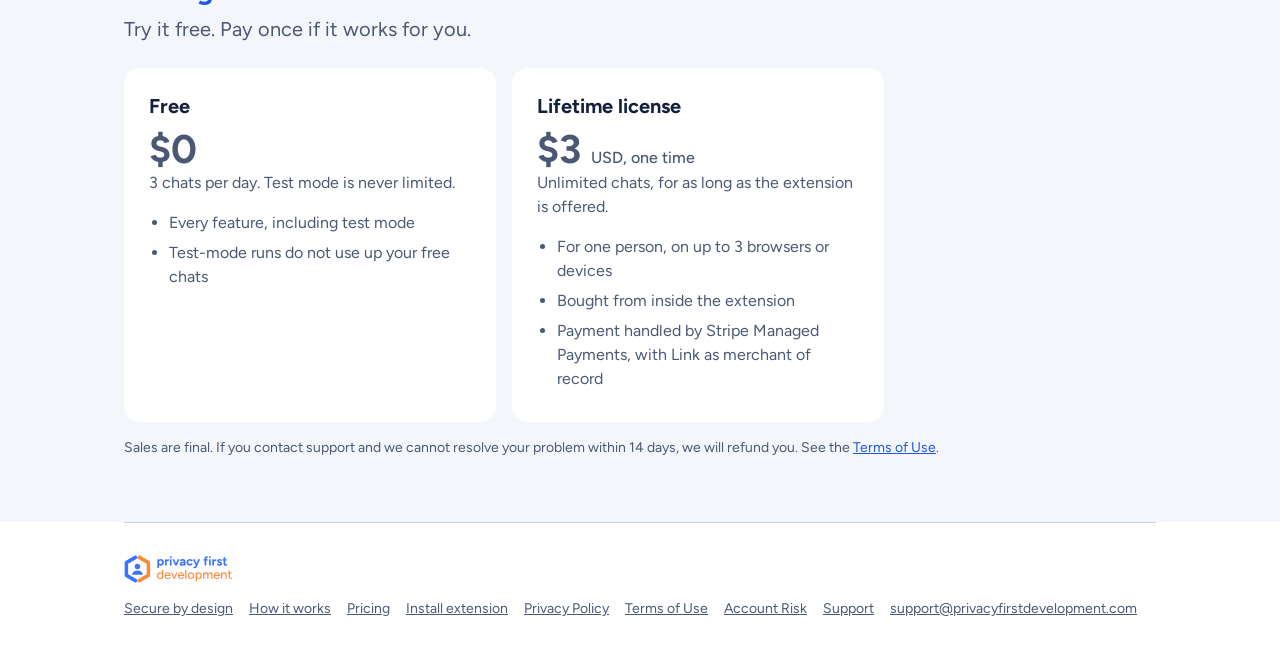
==== commit 2d0263b2: "[feat] pricing: lifetime license  -> Co-Authored-By: Claude Sonnet 5.5 <noreply@anthropic.com>" ====
--- a/index.html
+++ b/index.html
@@ -4,7 +4,7 @@
 <meta charset="utf-8">
 <meta name="viewport" content="width=device-width, initial-scale=1, viewport-fit=cover">
 <title>Delete My Chat Messages · privacy first development</title>
-<meta name="description" content="A Chrome extension that deletes your own messages from Reddit Chat. It runs in the tab you choose and counts before it deletes. Free for 3 chats a day, or $5 once for no limit.">
+<meta name="description" content="A Chrome extension that deletes your own messages from Reddit Chat. It runs in the tab you choose and counts before it deletes. Free for 3 chats a day, or $3 once for no limit.">
 <link rel="icon" href="assets/icons/chrome-icon-r.svg" type="image/svg+xml">
 <link rel="icon" href="assets/icons/chrome-icon-r-32.png" sizes="32x32" type="image/png">
 <link rel="stylesheet" href="assets/fonts/figtree.css">
@@ -134,7 +134,7 @@
       <a class="btn" href="https://chromewebstore.google.com/detail/bmonfkcgmeobgnpnlgejgmfkfbdkdnfn?utm_source=item-share-cb">Install extension</a>
       <a class="btn ghost" href="#pricing">See pricing</a>
     </div>
-    <p class="note">Free for 3 chats per day. Then $5 USD, once, for life.</p>
+    <p class="note">Free for 3 chats per day. Then $3 USD, once, for life.</p>
   </div>
   <div class="panel"><img src="assets/icons/chrome-icon-r.svg" alt="Delete My Chat Messages extension icon" width="128" height="128"></div>
 </section>
@@ -186,7 +186,7 @@
     </div>
     <div class="card">
       <h3>Lifetime license</h3>
-      <p class="price">$5 <small>USD, one time</small></p>
+      <p class="price">$3 <small>USD, one time</small></p>
       <p>Unlimited chats, for as long as the extension is offered.</p>
       <ul>
         <li>For one person, on up to 3 browsers or devices</li>
